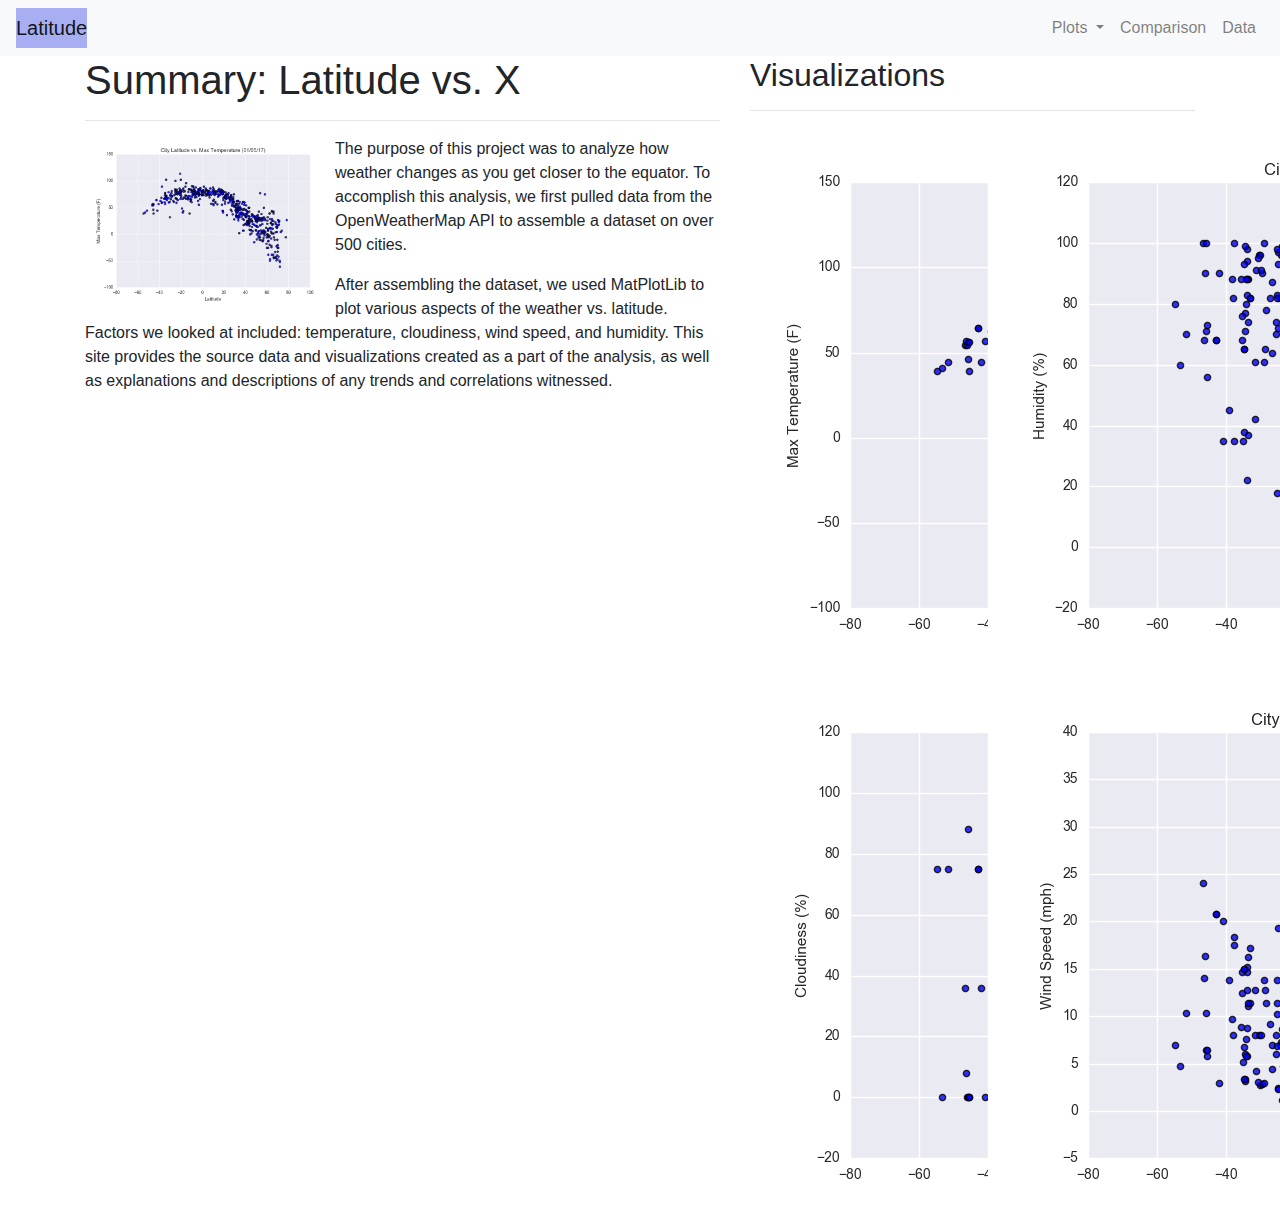
==== index.html @ e0a6e02d "update index" ====
<!DOCTYPE html>
<html lang="en-us">

<head>
    <meta charset="UTF-8">
    <meta name="viewport" content="width=device-width, initial-scale=1">
    <title>Web Design Challenge - Latitude Temp Analysis</title>
    <!-- Bootstrap CSS -->
    <link rel="stylesheet" href="https://maxcdn.bootstrapcdn.com/bootstrap/4.0.0/css/bootstrap.min.css"
        integrity="sha384-Gn5384xqQ1aoWXA+058RXPxPg6fy4IWvTNh0E263XmFcJlSAwiGgFAW/dAiS6JXm" crossorigin="anonymous">
    <script src="https://code.jquery.com/jquery-3.3.1.slim.min.js"
        integrity="sha384-q8i/X+965DzO0rT7abK41JStQIAqVgRVzpbzo5smXKp4YfRvH+8abtTE1Pi6jizo"
        crossorigin="anonymous"></script>
    <script src="https://cdnjs.cloudflare.com/ajax/libs/popper.js/1.14.7/umd/popper.min.js"
        integrity="sha384-UO2eT0CpHqdSJQ6hJty5KVphtPhzWj9WO1clHTMGa3JDZwrnQq4sF86dIHNDz0W1"
        crossorigin="anonymous"></script>
    <script src="https://stackpath.bootstrapcdn.com/bootstrap/4.3.1/js/bootstrap.min.js"
        integrity="sha384-JjSmVgyd0p3pXB1rRibZUAYoIIy6OrQ6VrjIEaFf/nJGzIxFDsf4x0xIM+B07jRM"
        crossorigin="anonymous"></script>
    <!-- Set the style with style.css -->
    <link rel="stylesheet" type="text/css" href="style.css">
</head>

<body>
    <!-- Add Navigation Bar -->
    <div class="navigation">
        <nav class="navbar navbar-expand-lg navbar-light bg-light">
            <a class="navbar-brand" style="background-color: rgb(167, 174, 241);" href="index.html">Latitude</a>
            <button class="navbar-toggler" type="button" data-toggle="collapse" data-target="#navbarNavDropdown"
                aria-controls="navbarNavDropdown" aria-expanded="false" aria-label="Toggle navigation">
                <span class="navbar-toggler-icon"></span>
            </button>
            <div class="collapse navbar-collapse" id="navbarNavDropdown">
                <ul class="navbar-nav ml-auto">
                    <li class="nav-item dropdown">
                        <a class="nav-link dropdown-toggle" href="#" id="navbarDropdownMenuLink" role="button"
                            data-toggle="dropdown" aria-haspopup="true" aria-expanded="false">
                            Plots
                        </a>
                        <div class="dropdown-menu" aria-labelledby="navbarDropdownMenuLink">
                            <a class="dropdown-item" href="Visualizations/temp.html">Max Temperature</a>
                            <a class="dropdown-item" href="Visualizations/humidity.html">Humidity</a>
                            <a class="dropdown-item" href="Visualizations/cloudiness.html">Cloudiness</a>
                            <a class="dropdown-item" href="Visualizations/wind.html">Wind Speed</a>
                        </div>
                    </li>
                    <li class="nav-item">
                        <a class="nav-link" href="Visualizations/comparison.html">Comparison</a>
                    </li>
                    <li class="nav-item">
                        <a class="nav-link" href="Visualizations/data.html">Data</a>
                    </li>
                </ul>
            </div>
        </nav>
    </div>
    <!-- Add the explanation of the project on the landing page on the left/top-->
    <div class="container">
        <div class="row">
            <div class="col-lg-7 col-md-12">
                <div class=box>
                    <h1>Summary: Latitude vs. X</h1>
                    <hr>
                    <img src="Assets/images/Fig1.png" alt="Latitude vs. X" width="250" align="left">
                    <p>The purpose of this project was to analyze how weather changes as you get closer to the equator.
                        To accomplish this analysis, we first pulled data from the OpenWeatherMap API to assemble a
                        dataset on over 500 cities.</p>
                    <p>After assembling the dataset, we used MatPlotLib to plot various aspects of the weather vs.
                        latitude. Factors we looked at included: temperature, cloudiness, wind speed, and humidity. This
                        site provides the source data and visualizations created as a part of the analysis, as well as
                        explanations and descriptions of any trends and correlations witnessed.</p>
                </div>
            </div>
            <!-- Visualizations box on the right/bottom-->
            <div class="col-lg-5 col-md-12">
                <div class=box>
                    <h2>Visualizations</h2>
                    <hr>
                    <div class="row">
                        <div class="col-6">
                            <a href="Visualizations/temp.html"><img src="Assets/images/Fig1.png"
                                    alt="Latitude vs. Max Temperature" title="vs. Max Temperature"></a>
                        </div>
                        <div class="col-6">
                            <a href="Visualizations/humidity.html"><img src="Assets/images/Fig2.png"
                                    alt="Latitude vs. Humidity" title="vs. Humidity"></a>
                        </div>
                    </div>    
                    <div class="row">
                        <div class="col-6">
                            <a href="Visualizations/cloudiness.html"><img src="Assets/images/Fig3.png"
                                    alt="Latitude vs. Cloudiness" title="vs. Cloudiness"></a>
                        </div>
                        <div class="col-6">
                            <a href="Visualizations/wind.html"><img src="Assets/images/Fig4.png"
                                    alt="Latitude vs. Wind Speed" title="vs. Wind Speed"></a>
                        </div>
                    </div>
                </div>
            </div>
        </div>
    </div>
</body>

</html>
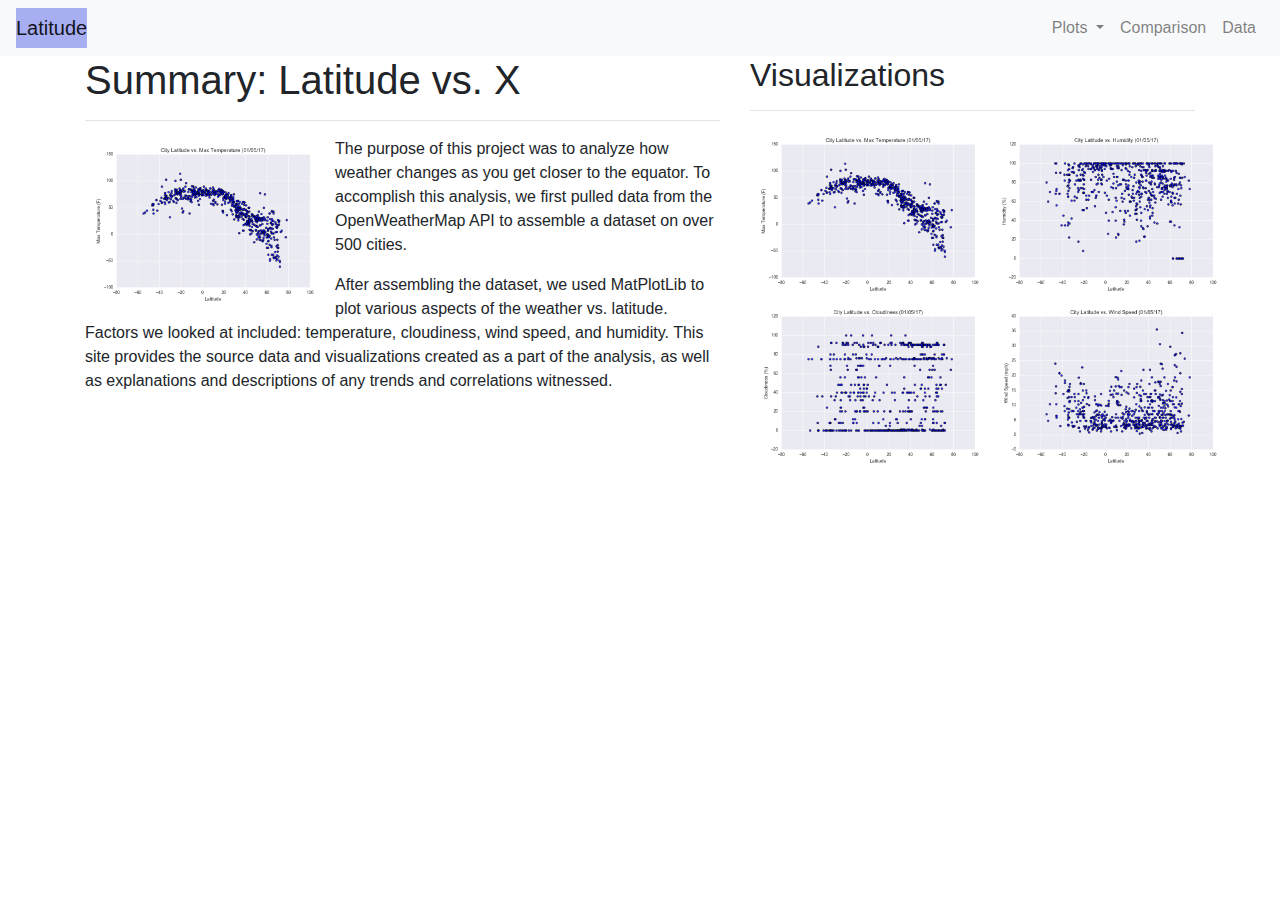
==== commit 27b0b961: "update index" ====
--- a/index.html
+++ b/index.html
@@ -79,21 +79,21 @@
                     <div class="row">
                         <div class="col-6">
                             <a href="Visualizations/temp.html"><img src="Assets/images/Fig1.png"
-                                    alt="Latitude vs. Max Temperature" title="vs. Max Temperature"></a>
+                                    alt="Latitude vs. Max Temperature" title="vs. Max Temperature" width="250" class="panel"></a>
                         </div>
                         <div class="col-6">
                             <a href="Visualizations/humidity.html"><img src="Assets/images/Fig2.png"
-                                    alt="Latitude vs. Humidity" title="vs. Humidity"></a>
+                                    alt="Latitude vs. Humidity" title="vs. Humidity" width="250" class="panel"></a>
                         </div>
                     </div>    
                     <div class="row">
                         <div class="col-6">
                             <a href="Visualizations/cloudiness.html"><img src="Assets/images/Fig3.png"
-                                    alt="Latitude vs. Cloudiness" title="vs. Cloudiness"></a>
+                                    alt="Latitude vs. Cloudiness" title="vs. Cloudiness" width="250" class="panel"></a>
                         </div>
                         <div class="col-6">
                             <a href="Visualizations/wind.html"><img src="Assets/images/Fig4.png"
-                                    alt="Latitude vs. Wind Speed" title="vs. Wind Speed"></a>
+                                    alt="Latitude vs. Wind Speed" title="vs. Wind Speed" width="250" class="panel"></a>
                         </div>
                     </div>
                 </div>
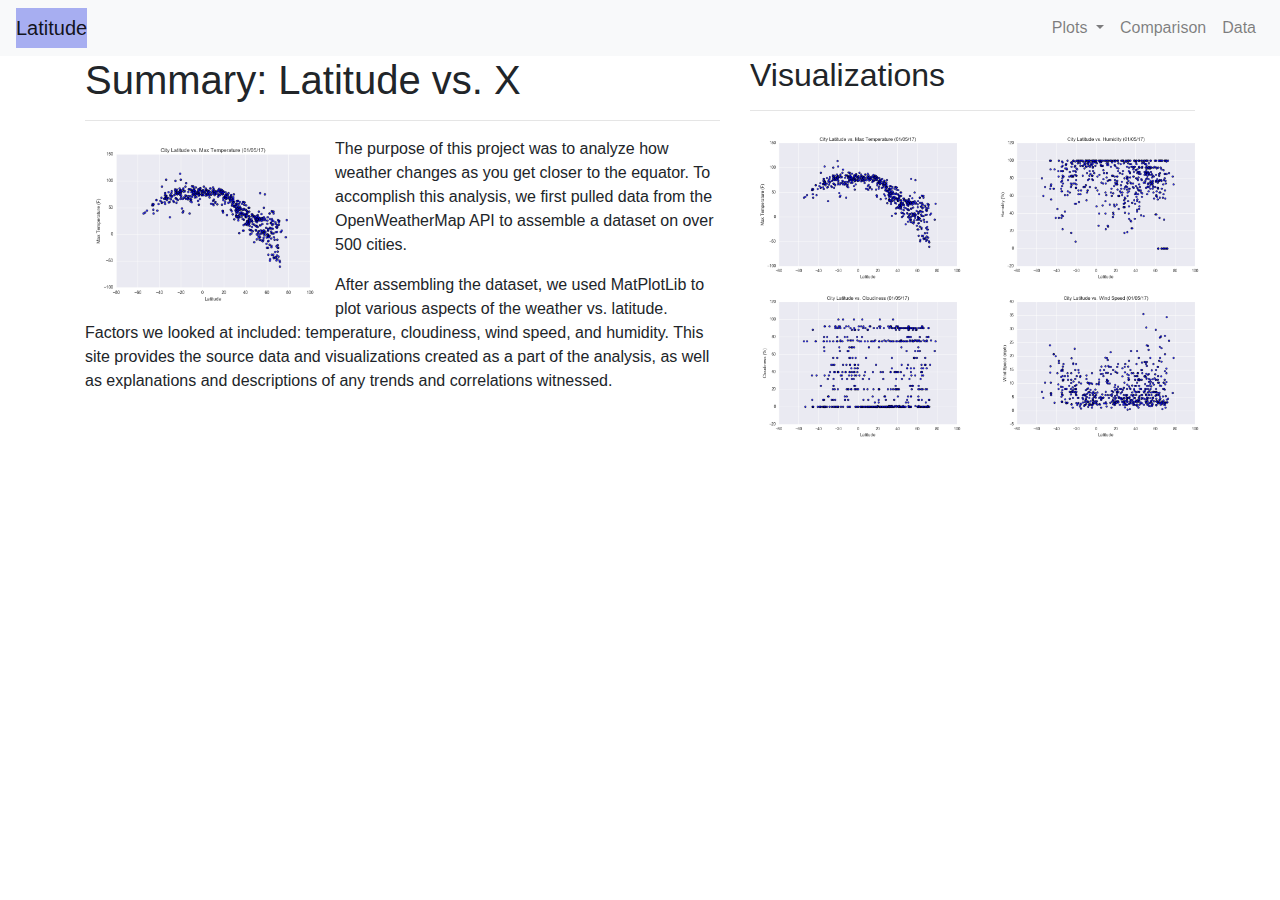
==== commit 843a6a4f: "update images" ====
--- a/index.html
+++ b/index.html
@@ -79,21 +79,21 @@
                     <div class="row">
                         <div class="col-6">
                             <a href="Visualizations/temp.html"><img src="Assets/images/Fig1.png"
-                                    alt="Latitude vs. Max Temperature" title="vs. Max Temperature" width="250" class="panel"></a>
+                                    alt="Latitude vs. Max Temperature" title="vs. Max Temperature" width="230" class="panel"></a>
                         </div>
                         <div class="col-6">
                             <a href="Visualizations/humidity.html"><img src="Assets/images/Fig2.png"
-                                    alt="Latitude vs. Humidity" title="vs. Humidity" width="250" class="panel"></a>
+                                    alt="Latitude vs. Humidity" title="vs. Humidity" width="230" class="panel"></a>
                         </div>
                     </div>    
                     <div class="row">
                         <div class="col-6">
                             <a href="Visualizations/cloudiness.html"><img src="Assets/images/Fig3.png"
-                                    alt="Latitude vs. Cloudiness" title="vs. Cloudiness" width="250" class="panel"></a>
+                                    alt="Latitude vs. Cloudiness" title="vs. Cloudiness" width="230" class="panel"></a>
                         </div>
                         <div class="col-6">
                             <a href="Visualizations/wind.html"><img src="Assets/images/Fig4.png"
-                                    alt="Latitude vs. Wind Speed" title="vs. Wind Speed" width="250" class="panel"></a>
+                                    alt="Latitude vs. Wind Speed" title="vs. Wind Speed" width="230" class="panel"></a>
                         </div>
                     </div>
                 </div>
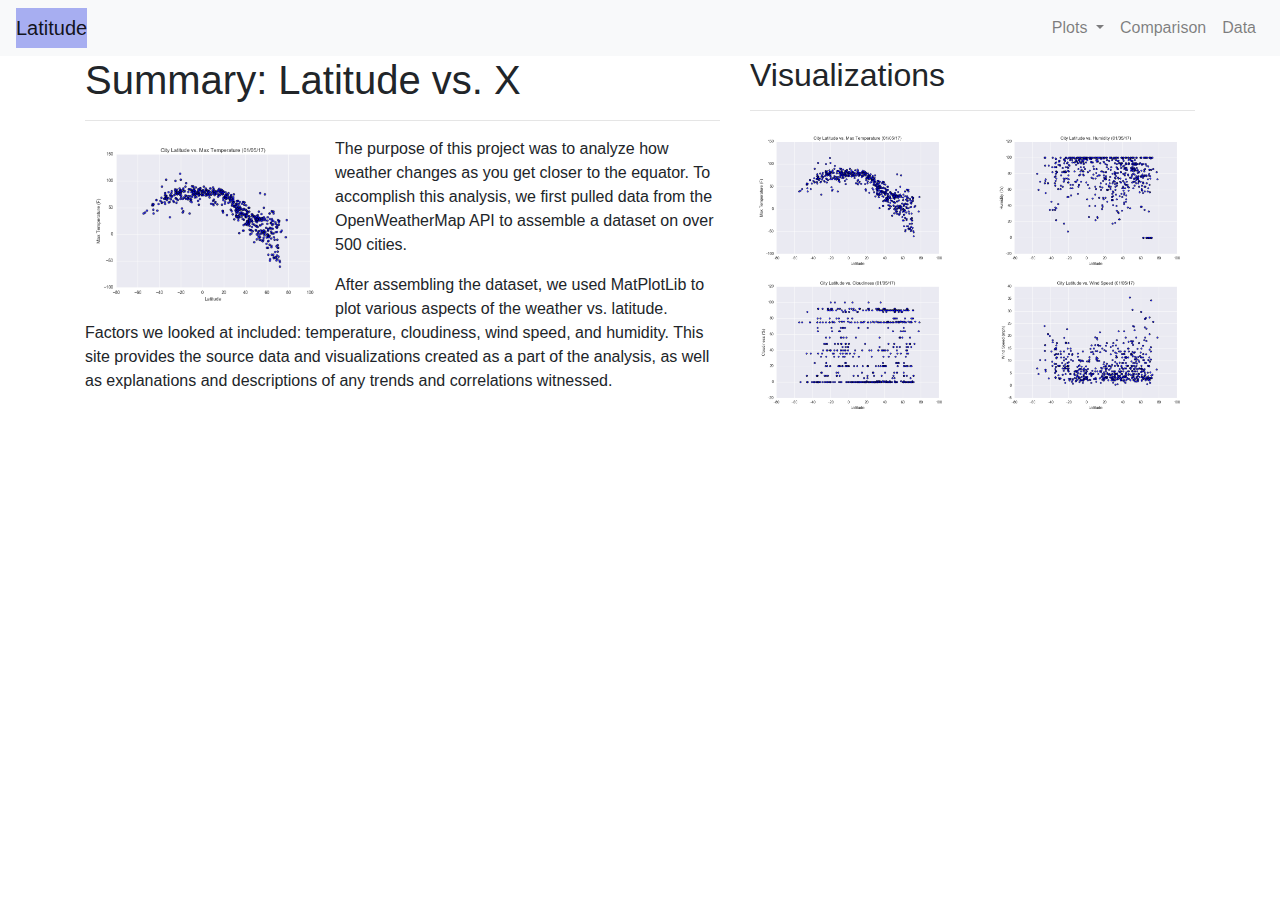
==== commit ac887913: "update all but data" ====
--- a/index.html
+++ b/index.html
@@ -79,21 +79,21 @@
                     <div class="row">
                         <div class="col-6">
                             <a href="Visualizations/temp.html"><img src="Assets/images/Fig1.png"
-                                    alt="Latitude vs. Max Temperature" title="vs. Max Temperature" width="230" class="panel"></a>
+                                    alt="Latitude vs. Max Temperature" title="vs. Max Temperature" width="210" class="panel"></a>
                         </div>
                         <div class="col-6">
                             <a href="Visualizations/humidity.html"><img src="Assets/images/Fig2.png"
-                                    alt="Latitude vs. Humidity" title="vs. Humidity" width="230" class="panel"></a>
+                                    alt="Latitude vs. Humidity" title="vs. Humidity" width="210" class="panel"></a>
                         </div>
                     </div>    
                     <div class="row">
                         <div class="col-6">
                             <a href="Visualizations/cloudiness.html"><img src="Assets/images/Fig3.png"
-                                    alt="Latitude vs. Cloudiness" title="vs. Cloudiness" width="230" class="panel"></a>
+                                    alt="Latitude vs. Cloudiness" title="vs. Cloudiness" width="210" class="panel"></a>
                         </div>
                         <div class="col-6">
                             <a href="Visualizations/wind.html"><img src="Assets/images/Fig4.png"
-                                    alt="Latitude vs. Wind Speed" title="vs. Wind Speed" width="230" class="panel"></a>
+                                    alt="Latitude vs. Wind Speed" title="vs. Wind Speed" width="210" class="panel"></a>
                         </div>
                     </div>
                 </div>
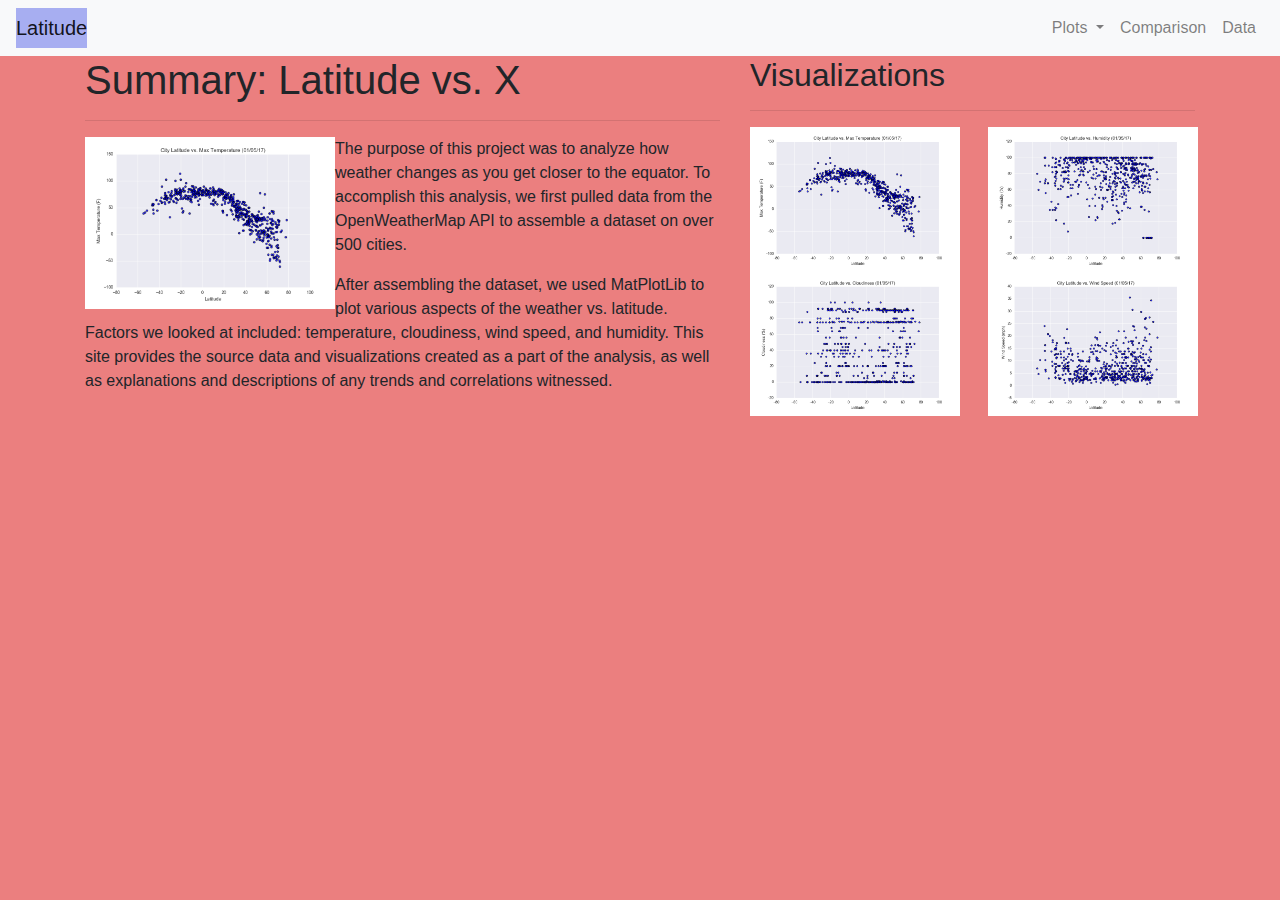
==== commit 6b0a0508: "update all" ====
--- a/index.html
+++ b/index.html
@@ -18,7 +18,7 @@
         integrity="sha384-JjSmVgyd0p3pXB1rRibZUAYoIIy6OrQ6VrjIEaFf/nJGzIxFDsf4x0xIM+B07jRM"
         crossorigin="anonymous"></script>
     <!-- Set the style with style.css -->
-    <link rel="stylesheet" type="text/css" href="style.css">
+    <link rel="stylesheet" type="text/css" href="Assets/css/style.css">
 </head>
 
 <body>
--- a/Assets/css/style.css
+++ b/Assets/css/style.css
@@ -0,0 +1,3 @@
+body {
+    background-color: rgb(235, 127, 127);
+}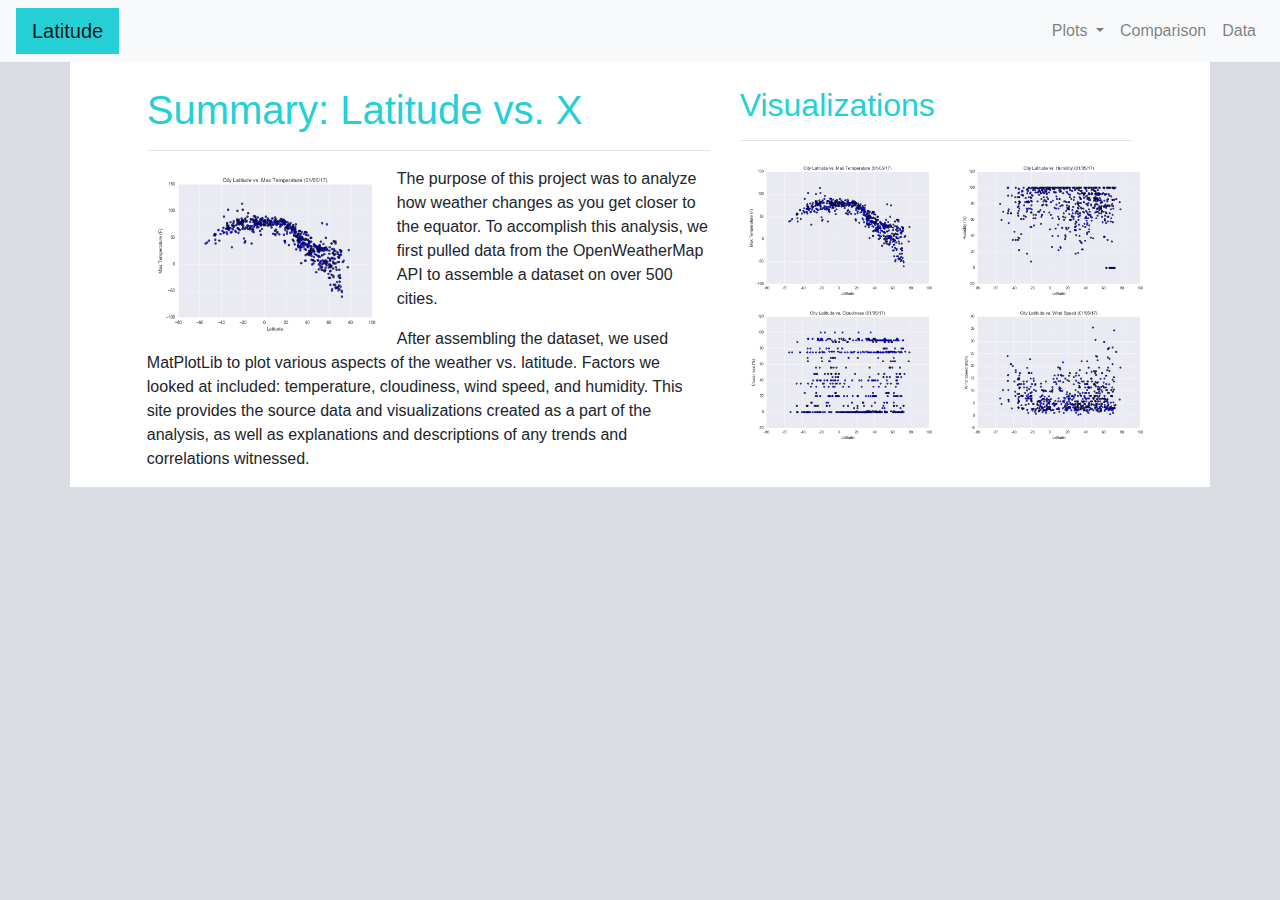
==== commit 839118b4: "update styling" ====
--- a/index.html
+++ b/index.html
@@ -25,7 +25,7 @@
     <!-- Add Navigation Bar -->
     <div class="navigation">
         <nav class="navbar navbar-expand-lg navbar-light bg-light">
-            <a class="navbar-brand" style="background-color: rgb(167, 174, 241);" href="index.html">Latitude</a>
+            <a class="navbar-brand" style="background-color: rgb(36, 208, 214);" href="index.html">Latitude</a>
             <button class="navbar-toggler" type="button" data-toggle="collapse" data-target="#navbarNavDropdown"
                 aria-controls="navbarNavDropdown" aria-expanded="false" aria-label="Toggle navigation">
                 <span class="navbar-toggler-icon"></span>
@@ -59,6 +59,7 @@
         <div class="row">
             <div class="col-lg-7 col-md-12">
                 <div class=box>
+                    <br>
                     <h1>Summary: Latitude vs. X</h1>
                     <hr>
                     <img src="Assets/images/Fig1.png" alt="Latitude vs. X" width="250" align="left">
@@ -74,6 +75,7 @@
             <!-- Visualizations box on the right/bottom-->
             <div class="col-lg-5 col-md-12">
                 <div class=box>
+                    <br>
                     <h2>Visualizations</h2>
                     <hr>
                     <div class="row">
--- a/Assets/css/style.css
+++ b/Assets/css/style.css
@@ -1,3 +1,27 @@
 body {
-    background-color: rgb(235, 127, 127);
+    background-color: #dadee3;
+}
+
+h1, h2 {
+    color: rgb(36, 208, 214);
+}
+
+.container {
+    background-color: white;
+    padding-right: 6%;
+    padding-left: 6%;
+}
+
+.navbar {
+    background-color: white;
+}
+
+.navbar-brand {
+    padding: inherit;
+    background-color: rgb(36, 208, 214);
+}
+
+.panel:hover {
+    border-style: solid;
+    border-color: rgb(36, 208, 214);
 }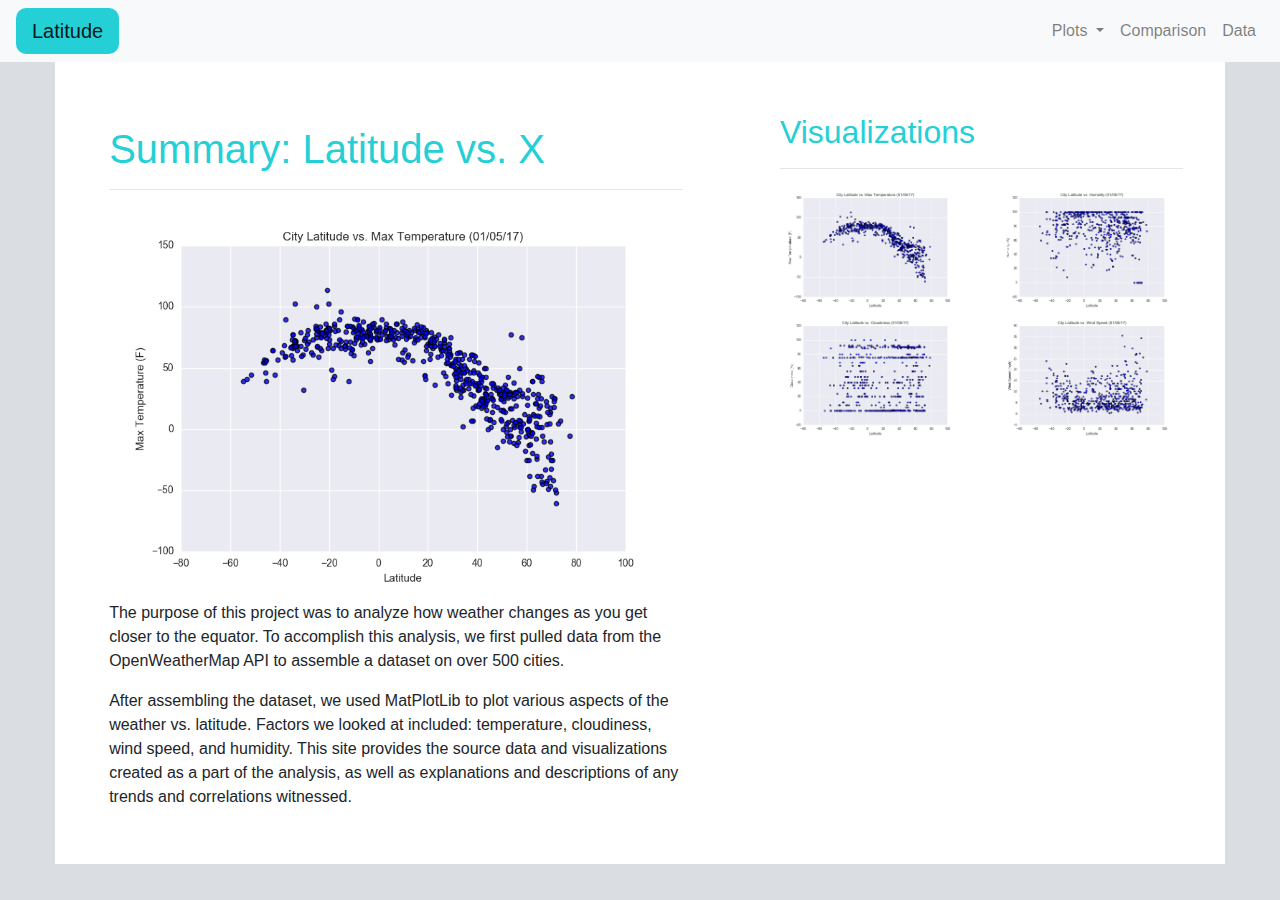
==== commit c30d41d0: "potential final update" ====
--- a/index.html
+++ b/index.html
@@ -5,7 +5,7 @@
     <meta charset="UTF-8">
     <meta name="viewport" content="width=device-width, initial-scale=1">
     <title>Web Design Challenge - Latitude Temp Analysis</title>
-    <!-- Bootstrap CSS -->
+    <!-- Bootstrap CSS and other dependencies -->
     <link rel="stylesheet" href="https://maxcdn.bootstrapcdn.com/bootstrap/4.0.0/css/bootstrap.min.css"
         integrity="sha384-Gn5384xqQ1aoWXA+058RXPxPg6fy4IWvTNh0E263XmFcJlSAwiGgFAW/dAiS6JXm" crossorigin="anonymous">
     <script src="https://code.jquery.com/jquery-3.3.1.slim.min.js"
@@ -24,8 +24,8 @@
 <body>
     <!-- Add Navigation Bar -->
     <div class="navigation">
-        <nav class="navbar navbar-expand-lg navbar-light bg-light">
-            <a class="navbar-brand" style="background-color: rgb(36, 208, 214);" href="index.html">Latitude</a>
+        <nav class="navbar navbar-expand-lg navbar-light">
+            <a class="navbar-brand" href="index.html">Latitude</a>
             <button class="navbar-toggler" type="button" data-toggle="collapse" data-target="#navbarNavDropdown"
                 aria-controls="navbarNavDropdown" aria-expanded="false" aria-label="Toggle navigation">
                 <span class="navbar-toggler-icon"></span>
@@ -58,11 +58,11 @@
     <div class="container">
         <div class="row">
             <div class="col-lg-7 col-md-12">
-                <div class=box>
+                <div class="box">
                     <br>
                     <h1>Summary: Latitude vs. X</h1>
                     <hr>
-                    <img src="Assets/images/Fig1.png" alt="Latitude vs. X" width="250" align="left">
+                    <img src="Assets/images/Fig1.png" alt="Latitude vs. X">
                     <p>The purpose of this project was to analyze how weather changes as you get closer to the equator.
                         To accomplish this analysis, we first pulled data from the OpenWeatherMap API to assemble a
                         dataset on over 500 cities.</p>
@@ -74,28 +74,28 @@
             </div>
             <!-- Visualizations box on the right/bottom-->
             <div class="col-lg-5 col-md-12">
-                <div class=box>
+                <div class="box">
                     <br>
                     <h2>Visualizations</h2>
                     <hr>
                     <div class="row">
                         <div class="col-6">
                             <a href="Visualizations/temp.html"><img src="Assets/images/Fig1.png"
-                                    alt="Latitude vs. Max Temperature" title="vs. Max Temperature" width="210" class="panel"></a>
+                                    alt="Latitude vs. Max Temperature" title="vs. Max Temperature" class="frame"></a>
                         </div>
                         <div class="col-6">
                             <a href="Visualizations/humidity.html"><img src="Assets/images/Fig2.png"
-                                    alt="Latitude vs. Humidity" title="vs. Humidity" width="210" class="panel"></a>
+                                    alt="Latitude vs. Humidity" title="vs. Humidity" class="frame"></a>
                         </div>
                     </div>    
                     <div class="row">
                         <div class="col-6">
                             <a href="Visualizations/cloudiness.html"><img src="Assets/images/Fig3.png"
-                                    alt="Latitude vs. Cloudiness" title="vs. Cloudiness" width="210" class="panel"></a>
+                                    alt="Latitude vs. Cloudiness" title="vs. Cloudiness" class="frame"></a>
                         </div>
                         <div class="col-6">
                             <a href="Visualizations/wind.html"><img src="Assets/images/Fig4.png"
-                                    alt="Latitude vs. Wind Speed" title="vs. Wind Speed" width="210" class="panel"></a>
+                                    alt="Latitude vs. Wind Speed" title="vs. Wind Speed" class="frame"></a>
                         </div>
                     </div>
                 </div>
--- a/Assets/css/style.css
+++ b/Assets/css/style.css
@@ -8,20 +8,52 @@
 
 .container {
     background-color: white;
-    padding-right: 6%;
-    padding-left: 6%;
+    box-sizing: content-box;
 }
 
 .navbar {
-    background-color: white;
+    background-color: #f8f9fa;
 }
 
 .navbar-brand {
+    border-radius: 10px;
     padding: inherit;
     background-color: rgb(36, 208, 214);
 }
 
-.panel:hover {
+.frame:hover {
     border-style: solid;
     border-color: rgb(36, 208, 214);
+}
+
+.box {
+    padding: 6%;
+    box-sizing: content-box;
+}
+
+img {
+    max-width: 100%;
+    height: auto;
+}
+
+table {
+    border-collapse: collapse;
+    border-spacing: 0px;
+    border: rgb(36, 208, 214);
+    width: inherit;
+    margin-bottom: 1rem;
+    margin-top: 1rem;
+    margin-left: auto;
+    margin-right: auto;
+}
+
+@media(max-width:999px) {
+    .navbar {
+        background-color: rgb(36, 208, 214);
+    }
+    
+    .navbar-brand {
+        padding: inherit;
+        background-color: #f8f9fa;
+    }
 }